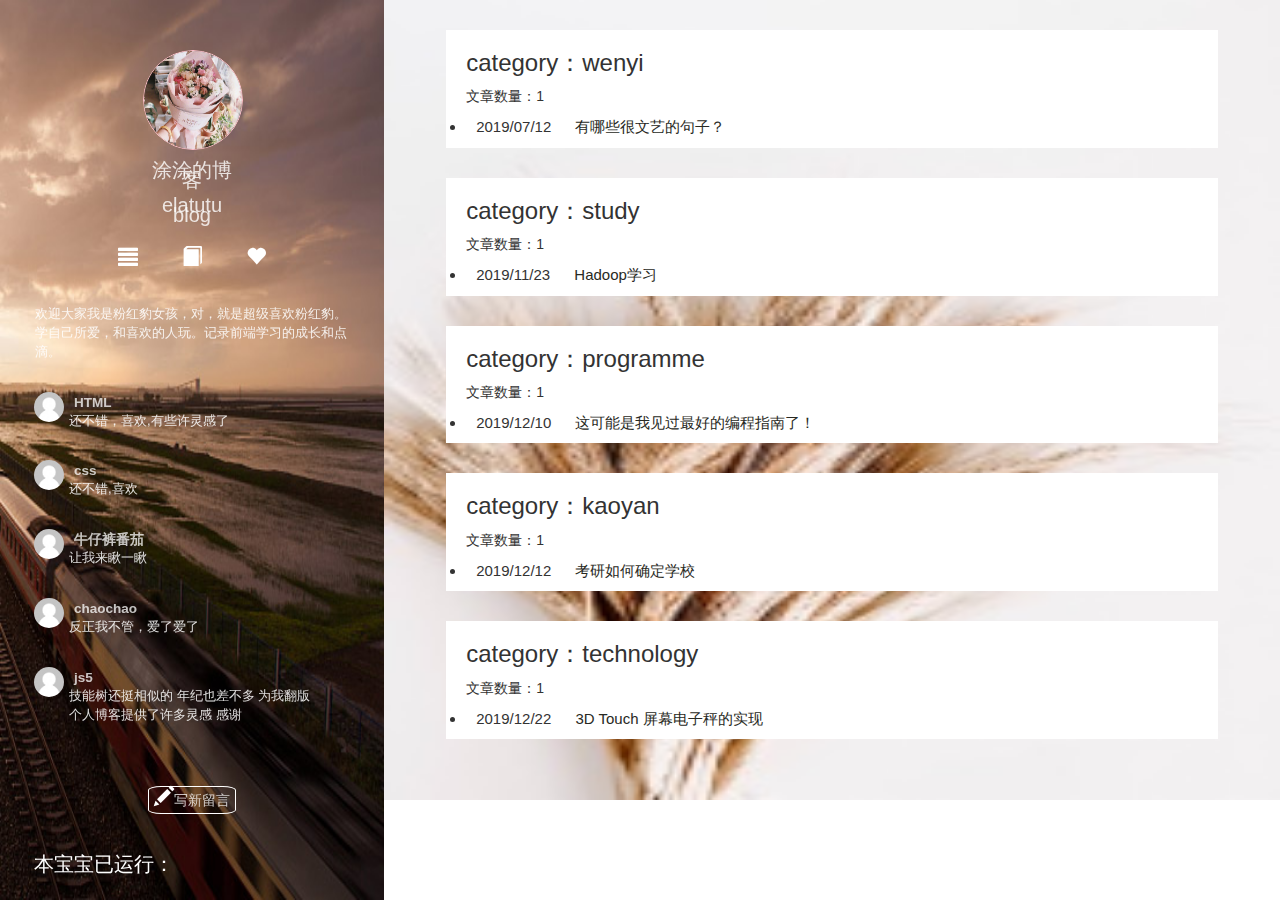
==== fenlei.html @ 40a8bb29 "init blog" ====
<!DOCTYPE html>
<html>
<head>
	<meta charset="utf-8">
	<title>elatutu's blog</title>

<script type="text/javascript" src="/public/lib/jQuery/jquery-1.12.4.js"></script>
<script type="text/javascript" src="/public/lib/bootstrap-3.3.7-dist/js/bootstrap.min.js"></script>
<link rel="stylesheet" type="text/css" href="/public/lib/bootstrap-3.3.7-dist/css/bootstrap.min.css">
<link rel="stylesheet" type="text/css" href="/public/css/index.css">
<link rel="stylesheet" media="screen and (min-width:1100px)" href="/public/css/pc.css">
<link rel="stylesheet" media="screen and (min-width:640px)" href="/public/css/ipad.css">
<link rel="stylesheet" media="screen and (max-width:639px)" href="/public/css/iphone.css">
<style type="text/css">
	.fenlei-right {
		background: url('/public/images/hpic746_s.jpg') no-repeat;
		background-size: 100% 100%;
		height: 800px;
	}
	.fenlei-div {
		/*padding: 30px;*/
	}
	.fenlei-content {
		/*border: 1px solid pink;*/
		background-color: #FFF;
		padding-left: 20px;

	}
	.fenlei-content li {
		font-size: 15px;
		padding-left: 10px;
	}
	.fenlei-content a {
		color: #282923;
	}
</style>
</head>
<body>
	<div id="bg_img1"></div>
	<div id="bg_img2"></div>
	<div id="bg_img3"></div>
	<div id="wrap">
		<!-- 左 -->

		<div class="left" id="box">

				<div class="box">
					<div class="row box1" >
						<!-- 头像描述 -->
						<div class="col-md-12 div1">
							<div class="col-md-4"></div>
							<div class="col-md-4">
								<div class="tu"  >
								<img id="img1" src="/public/images/touxiang.jpg" style="width: 100px;height: 100px;border: 1px solid pink; border-radius: 50%">
								</div>
								<h1>涂涂的博客</h1>
								<h1>elatutu blog</h1>	
							</div>	
							<div class="col-md-4"></div>			
						</div>
						<!-- 头像描述结束 -->
						<!-- 导航栏开始 -->
						<div class="col-md-12 div2">
							<div class="col-md-3"></div>
							<!-- 主页标签 -->
							<div class="col-md-2 div2_1">
								<a class="aa" href="index.html" ><span class="glyphicon glyphicon-align-justify"></span><p>首页</p></a>
							</div>
							<!-- 主页标签结束 -->
							<!--  分类标签-->
							<div class="col-md-2 div2_1">
								<a class="aa" href="fenlei.html"><span class="glyphicon glyphicon-book"></span><p>分类</p></a>
								

							</div>
							<!-- 分类标签结束 -->
							<!--  -->
							<div class="col-md-2 div2_1">
								<a class="aa" href="#"><span id="sp1" class="glyphicon glyphicon-heart"onclick="get()"></span><p>点赞</p></a>
							</div>
		
							<div class="col-md-3"></div>	
						</div>
						<!-- 导航栏结束 -->
						<!-- 介绍语 -->
						<div class="col-md-12 div3">
							<p class="p">欢迎大家我是粉红豹女孩，对，就是超级喜欢粉红豹。学自己所爱，和喜欢的人玩。记录前端学习的成长和点滴。</p>
						</div>
						<!-- 介绍语结束 -->
						
					</div>

					<!-- 评论 -->
					<div class="row box2">
						<div class="col-md-1"></div>
						<div class="col-md-1">
							<img src="/public/images/pinglun.png" style="width: 30px;height: 30px; border-radius: 50%">
						</div>
						<div class="col-md-8">
							<h4>HTML</h4>
							<p class="p">还不错，喜欢,有些许灵感了</p>
						</div>
						<div class="col-md-1"></div>	
					</div>

					<div class="row box2">
						<div class="col-md-1"></div>
						<div class="col-md-1">
							<img src="/public/images/pinglun.png" style="width: 30px;height: 30px; border-radius: 50%">
						</div>
						<div class="col-md-8">
							<h4>css</h4>
							<p class="p">还不错,喜欢</p>
						</div>
						<div class="col-md-1"></div>	
					</div>
					<div class="row box2">
						<div class="col-md-1"></div>
						<div class="col-md-1">
							<img src="/public/images/pinglun.png" style="width: 30px;height: 30px; border-radius: 50%">
						</div>
						<div class="col-md-8">
							<h4>牛仔裤番茄</h4>
							<p class="p">让我来瞅一瞅</p>
						</div>
						<div class="col-md-1"></div>	
					</div>
					<div class="row box2">
						<div class="col-md-1"></div>
						<div class="col-md-1">
							<img src="/public/images/pinglun.png" style="width: 30px;height: 30px; border-radius: 50%">
						</div>
						<div class="col-md-8">
							<h4>chaochao</h4>
							<p class="p">反正我不管，爱了爱了</p>
						</div>
						<div class="col-md-1"></div>	
					</div>
					<div class="row box2">
						<div class="col-md-1"></div>
						<div class="col-md-1">
							<img src="/public/images/pinglun.png" style="width: 30px;height: 30px; border-radius: 50%">
						</div>
						<div class="col-md-8">
							<h4>js5</h4>
							<p class="p">技能树还挺相似的 年纪也差不多 为我翻版个人博客提供了许多灵感 感谢</p>
						</div>
						<div class="col-md-1"></div>	
					</div>

					<!-- 查看留言开始-->
					<div class="row box3">
						<div class="col-md-12">
								<!-- <a id="a1" href=""><span class="glyphicon glyphicon-menu-hamburger span1" style=""></span><p id="p1">查看更多</p></a> -->
								<a id="a1" href="talk.html"><span class="glyphicon glyphicon-pencil span1" style=""></span><p id="p1">写新留言</p></a>
						</div>
						<!-- <div class="col-md-6"></div> -->
					</div>
					<!-- 查看留言结束 -->
					<div class="row box7">
						<div class="col-md-1"></div>
						<div class="col-md-11">
							<p>本宝宝已运行：</p><span id="htmer_time"></span>
							<!-- <label>本宝宝已运行:</label><label id="year">0</label><label>年</label><label id="month">0</label><label>月</label><label id="day">0</label><label>日</label> -->
						</div>
						<!-- <div class="col-md-1"></div> -->
					</div>
				</div>	<!-- 评论语结束 -->
			
		</div>
		
		<!-- 右 -->
		<div class="right fenlei-right">
		
			
	<div class="row fenlei-div">
				<div class="col-md-1"></div>
				<div class="col-md-10 fenlei-content">
					<h3>category：wenyi</h3>
					<p>文章数量：1</p>
					<ul class="arc-list">
					
					<li>2019/07/12  <a style="margin-left: 20px;" href="/wenyi/2019/07/12/wenyi.html">有哪些很文艺的句子？</a></li>
					
					</ul>		
				</div>
				<div class="col-md-1"></div>
	</div>

	<div class="row fenlei-div">
				<div class="col-md-1"></div>
				<div class="col-md-10 fenlei-content">
					<h3>category：study</h3>
					<p>文章数量：1</p>
					<ul class="arc-list">
					
					<li>2019/11/23  <a style="margin-left: 20px;" href="/study/2019/11/23/web.html">Hadoop学习</a></li>
					
					</ul>		
				</div>
				<div class="col-md-1"></div>
	</div>

	<div class="row fenlei-div">
				<div class="col-md-1"></div>
				<div class="col-md-10 fenlei-content">
					<h3>category：programme</h3>
					<p>文章数量：1</p>
					<ul class="arc-list">
					
					<li>2019/12/10  <a style="margin-left: 20px;" href="/programme/2019/12/10/bianchen.html">这可能是我见过最好的编程指南了！</a></li>
					
					</ul>		
				</div>
				<div class="col-md-1"></div>
	</div>

	<div class="row fenlei-div">
				<div class="col-md-1"></div>
				<div class="col-md-10 fenlei-content">
					<h3>category：kaoyan</h3>
					<p>文章数量：1</p>
					<ul class="arc-list">
					
					<li>2019/12/12  <a style="margin-left: 20px;" href="/kaoyan/2019/12/12/kaoyan.html">考研如何确定学校</a></li>
					
					</ul>		
				</div>
				<div class="col-md-1"></div>
	</div>

	<div class="row fenlei-div">
				<div class="col-md-1"></div>
				<div class="col-md-10 fenlei-content">
					<h3>category：technology</h3>
					<p>文章数量：1</p>
					<ul class="arc-list">
					
					<li>2019/12/22  <a style="margin-left: 20px;" href="/technology/2019/12/22/dianzicheng.html">3D Touch 屏幕电子秤的实现</a></li>
					
					</ul>		
				</div>
				<div class="col-md-1"></div>
	</div>




		</div>

	</div>

	
	<script type="text/javascript">
			var left = document.getElementsByClassName('left');
			var timer;

			left[0].onmousemove = function (e) {
			var y = e.clientY;
			console.dir(y);	
			var h = document.documentElement.clientHeight;
			var hi = h/2;
			var _t = this;
			clearInterval(timer);
			if(y < hi) {
				//向上走
				
				timer = setInterval(function(){
					_t.scrollTop -= 1;
				},20);
			} else {
			//向下走
				timer = setInterval(function(){
					_t.scrollTop += 1;
				},20);
			 }
			console.dir(hi);
			console.dir(h);
			}	
			

			left[0].onmouseleave = function (e) {
				clearInterval(timer)
			}


	</script>
	<script type="text/javascript" src="/public/js/index.js"></script>
</body>
</html>
---- public/css/index.css ----
* {
	padding: 0;
	margin: 0;
}
#wrap {
	width:100%;
	margin: 0 auto;

}
			

.left{
		margin: 0 auto;
		width: 30%;
		height: 100%;
		float: left;
		background-attachment:fixed;
		overflow: hidden;
		position: fixed;

	}


.box {
	
		height: 900px;

}
.active{
		margin: 0 auto;
		width: 30%;
		height: 100%;
		float: left;
		background-color:#645F5B;
		background: url('../images/bck7.png') no-repeat;
		background-attachment:fixed;
		background-opacity:1;
		background-size: 100% 100%;	
		position: fixed;
}
.aa {
	line-height: 30px;
}

.aa p {
	display: none;
}
a:hover {
	box-shadow: none;
}
.aa:hover  p {
	display: inline-block;
}
.aa span {
	size: 20px;
}
.aa:hover span {
	box-shadow: none;
	background-opacity:0.1;
	/*background:#FFF;*/
	/*opacity: 0.1;*/
}
.div2_1:hover {
	box-shadow: none;

}
#box a {
	color: #FFF;
}
#box a :hover {
	/*background-color: #C5C5C5;*/
}

.pp {
	font-size: 0.5em;
	color:#FFF;
}

.right{
		margin: 0 auto;
		width: 70%;
		/*height: 600px;*/
		float: right;
		overflow: hidden;
		background-color: #FAFBFF;
	}
.div1 {
	margin-top: 50px;
	text-align: center;
	padding: 0 auto;
}

.div2 {
	height: 60px;
	margin-top: 15px;
	/*line-height: 20px;*/
	padding: 0 auto;
	text-align: center;
}
.tu{
	padding: 0 auto;
	overflow: hidden;
	width: 100px;
	height: 100px;
	border-radius: 50%;

}
.tu img{
	transition: all 1s;
}
.tu img:hover {
	transform: scale(1.2);
}
#img1 {
	margin-bottom: 15px;
}
h1 {
	line-height: 50%;
	display: block;
    font-size: 2rem;
    margin-top: .75em;
    color: rgba(255,255,255,0.8);
}

.div3 {

	padding-right: 50px;
	padding-left: 50px;
	margin-top: 0px;
	/*line-height: 50px;*/
	/*text-align: center;*/
/*	padding:50px;*/
}

.box2 {
	margin-top:20px;
}
h4 {
	display: inline;
    color: rgba(255,255,255,0.75);
    padding-left: 5px;
    font-weight: bold;
    font-size: 1.35rem;
	line-height: 10px;
	margin-top: 5px;
	margin-bottom: 2px;
}
.p {
	/*margin-top: 20px;*/
	font-size: 1.3rem;
    line-height: 1.45;
    /*padding-left: 39px;*/
    color: rgba(255,255,255,0.85);
}
.span1 {
	display: inline-block;
}
#p1 {
	display: inline-block;
	 color: rgba(255,255,255,0.75);
}
.box3 {
	text-align: center;
	margin-top: 50px;
	
}
.box3 a {
	border: 1px solid #FFF;
	margin: 30px;
	padding: 5px;
	border-radius: 15%;
}
.box4 a {
	text-decoration: none;
	color:#333333;
}
h2 {
	padding-bottom: 0;
	line-height: 20px;
}
.box4 p {
	margin-top: 0;
	/*display: inline-block;*/
	display: block;
    margin-block-start: 1em;
    margin-block-end: 1em;
    margin-inline-start: 0px;
    margin-inline-end: 0px;
    font-size: 1.85rem;
    line-height: 1.625;
    letter-spacing: .35px;
    margin-bottom: 1em;
    color: #555;
    margin-bottom: 0;
    padding-bottom: 10px;
}
.box4 span{
	/*margin-top: 0;*/
	padding-top: 0;
	color: #B5B5B7;
	font-size: 1.4rem;
	font: inherit;
    font-style: inherit;
    font-variant-ligatures: inherit;
    font-variant-caps: inherit;
    font-variant-numeric: inherit;
    font-variant-east-asian: inherit;
    font-weight: inherit;
    font-stretch: inherit;
    font-size: 100%;
    line-height: inherit;
    font-family: inherit;
}
.div_2 {
	margin-top: 50px;
	box-shadow: 0 0 
	/*position: relative;*/
}
.box5 {
	margin-top: 20px;

	overflow: hidden;
	width: 250px;
	height: 150px;
	padding: 0;
	box-shadow:0 2px 5px rgba(0,0,25,0.1), 0 5px 75px 1px rgba(0,0,50,0.2);
	transition: box-shadow 1s ease-out;
    transition-property: box-shadow;
    transition-duration: 1s;
    transition-timing-function: ease-out;
    transition-delay: 2s;
    transition-delay: 2s;

	/*margin-top: 30px;*/
}
.box5 img{
	width: 250px;
	height: 150px;
	transition: all 1s; 
	
}
.box5 img:hover {
	transform: scale(1.2);
}
.div_3 {
	margin-bottom: 50px;
	margin-top: 50px;
} 
.box6 {
	border: 1px solid #ABB1BA;
	box-shadow: 2px 2px 1px #ABB1BA;

}
.box6 a{
	text-decoration: none;
	color: #333333;
	font-size:20px;
}

.box7 {
	margin-top: 30px;
	margin-bottom: 50px;
}
.box7 p,span{
	color: #FFF;
	font-size: 20px;
}
.box7 p,span{
	display:inline-block;
}
.box8 {
	text-align: center;
	color: pink;
}
.fenlei-div {
	/*border: 1px solid #EBEDEF;*/
	margin-top: 30px;
}

@import url("https://fonts.googleapis.com/css?family=Lobster");
.box8 p {
    display: inline;
    font-family: "Lobster";
    text-align: center;
    font-size: 30px;
    line-height: 40px;
    /*color: #fff;*/
    position: absolute;
    cursor: pointer;
    animation: changeColor 3s linear infinite alternate;


    &:hover {
        color: #fff;
    }

}
.pink:hover {
    animation: pink 1.5s ease-in-out infinite alternate;
}
@keyframes pink {
    to {
        text-shadow: 0 0 10px #fff, 0 0 20px #fff, 0 0 30px #fff,
            0 0 40px #ff5722, 0 0 70px #ff5722, 0 0 80px #ff5722,
            0 0 100px #ff5722, 0 0 150px #ff5722;
    }
    from {
        filter: brightness(110%);
        text-shadow: 0 0 5px #fff, 0 0 10px #fff, 0 0 15px #fff,
            0 0 20px #ff5722, 0 0 35px #ff5722, 0 0 40px #ff5722,
            0 0 50px #ff5722, 0 0 75px #ff5722;
    }
}
@keyframes changeColor {
    0% {
        text-shadow: -6px 4px 0px #e91e63;
    }
    10% {
        text-shadow: 4px -6px 0px #00ff0a;
    }
    20% {
        text-shadow: -9px 4px 0px #0b3cff;
    }
    30% {
        text-shadow: 4px -6px 0px #ffe926;
    }
    40% {
        text-shadow: -8px 4px 0px #f19000;
    }
    50% {
        text-shadow: 4px 5px 0px #e9a48b;
    }
    60% {
        text-shadow: -6px 4px 0px #e9eced;
    }
    70% {
        text-shadow: 4px 7px 0px #e028ff;
    }
    80% {
        text-shadow: -9px -4px 0px #5af4e5;
    }
}

#bg_img1{
	position: absolute;
	position: fixed;
	width: 30%;
	height: 100%;
	background: url(../images/bck7.png) no-repeat;
	background-size: 100% 100%;
	
}
#bg_img2{
	position: absolute;
	position: fixed;
	display: none;
	width: 30%;
	height: 100%;
	background: url(../images/back8.png) no-repeat;
	background-size: 100% 100%;
}
#bg_img3{
	position: absolute;
	position: fixed;
	display: none;
	width: 30%;
	height: 100%;
	background: url(../images/back5.png) no-repeat;
	background-size: 100% 100%;
}
---- public/css/pc.css ----
@media screen and (max-width:1100px){
	#wrap{
		width:1100px;
	}
	.left{
		width: 30%;
		float: left;

	}
	.right{
		width: 70%;
		float: right;

	}


}
---- public/css/ipad.css ----
@media screen and (min-width:640px) and (max-width:999px) {
	#wrap{
		width:640px;
		 margin: 0 auto;

	}
	.left{
		width: 100%;
		float: left;
	}
	.right{
		width: 100%;
		float: left;
	}

}
---- public/css/iphone.css ----
@media screen and (max-width:639px){
	#wrap{
		width:400px;
		 margin: 0 auto;

	}
	.left{
		width: 100%;
		float: left;
	}
	.right{
		width: 100%;
		float: left;
	}

}
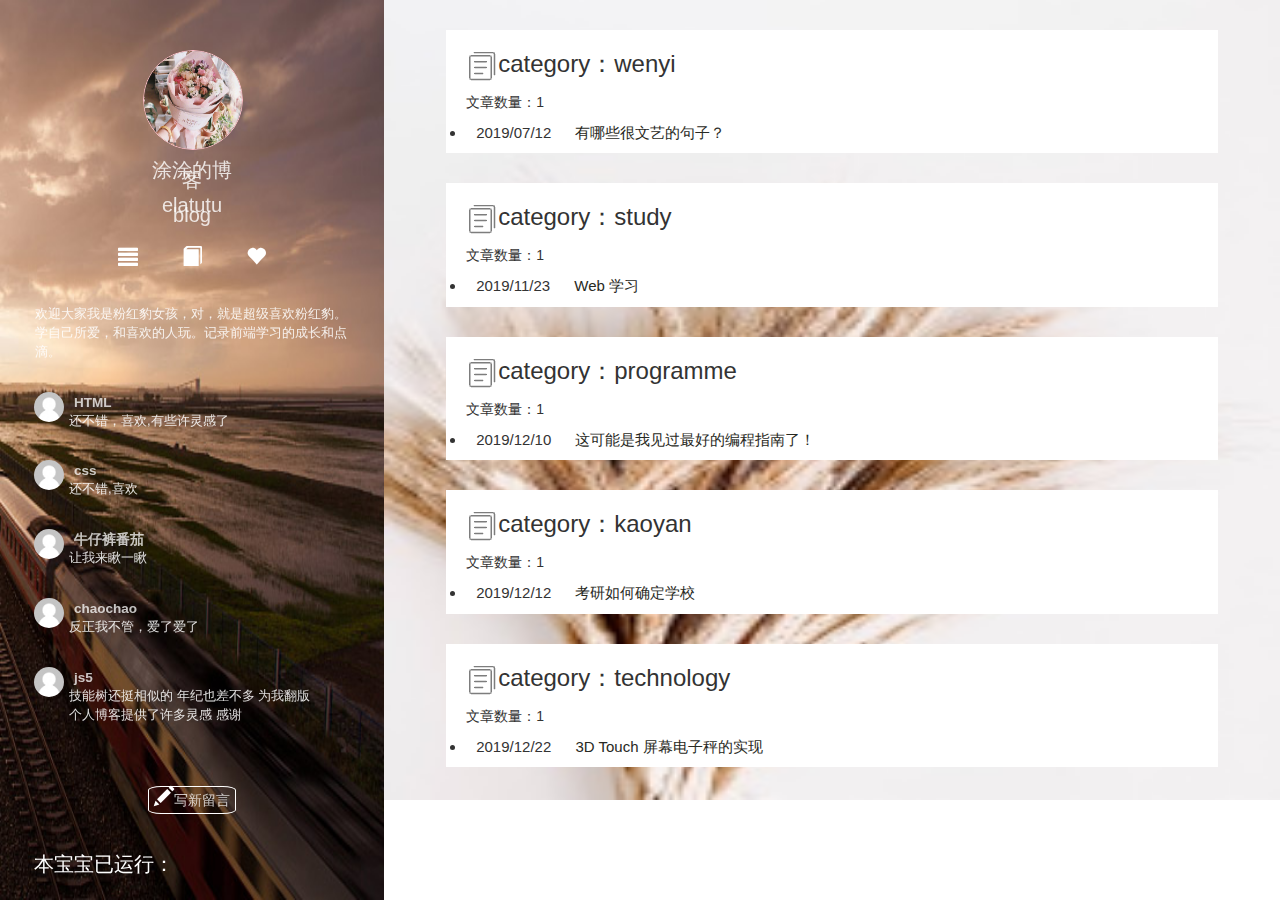
==== commit ab9f5039: "add second" ====
--- a/fenlei.html
+++ b/fenlei.html
@@ -176,7 +176,7 @@
 	<div class="row fenlei-div">
 				<div class="col-md-1"></div>
 				<div class="col-md-10 fenlei-content">
-					<h3>category：wenyi</h3>
+					<h3><img src="/public/images/wenzhang.png">category：wenyi</h3>
 					<p>文章数量：1</p>
 					<ul class="arc-list">
 					
@@ -190,21 +190,21 @@
 	<div class="row fenlei-div">
 				<div class="col-md-1"></div>
 				<div class="col-md-10 fenlei-content">
-					<h3>category：study</h3>
-					<p>文章数量：1</p>
-					<ul class="arc-list">
-					
-					<li>2019/11/23  <a style="margin-left: 20px;" href="/study/2019/11/23/web.html">Hadoop学习</a></li>
-					
-					</ul>		
-				</div>
-				<div class="col-md-1"></div>
-	</div>
-
-	<div class="row fenlei-div">
-				<div class="col-md-1"></div>
-				<div class="col-md-10 fenlei-content">
-					<h3>category：programme</h3>
+					<h3><img src="/public/images/wenzhang.png">category：study</h3>
+					<p>文章数量：1</p>
+					<ul class="arc-list">
+					
+					<li>2019/11/23  <a style="margin-left: 20px;" href="/study/2019/11/23/web.html">Web 学习</a></li>
+					
+					</ul>		
+				</div>
+				<div class="col-md-1"></div>
+	</div>
+
+	<div class="row fenlei-div">
+				<div class="col-md-1"></div>
+				<div class="col-md-10 fenlei-content">
+					<h3><img src="/public/images/wenzhang.png">category：programme</h3>
 					<p>文章数量：1</p>
 					<ul class="arc-list">
 					
@@ -218,7 +218,7 @@
 	<div class="row fenlei-div">
 				<div class="col-md-1"></div>
 				<div class="col-md-10 fenlei-content">
-					<h3>category：kaoyan</h3>
+					<h3><img src="/public/images/wenzhang.png">category：kaoyan</h3>
 					<p>文章数量：1</p>
 					<ul class="arc-list">
 					
@@ -232,7 +232,7 @@
 	<div class="row fenlei-div">
 				<div class="col-md-1"></div>
 				<div class="col-md-10 fenlei-content">
-					<h3>category：technology</h3>
+					<h3><img src="/public/images/wenzhang.png">category：technology</h3>
 					<p>文章数量：1</p>
 					<ul class="arc-list">
 					
--- a/public/css/index.css
+++ b/public/css/index.css
@@ -346,7 +346,7 @@
 	position: fixed;
 	width: 30%;
 	height: 100%;
-	background: url(../images/bck7.png) no-repeat;
+	background: url(/public/images/bck7.png) no-repeat;
 	background-size: 100% 100%;
 	
 }
@@ -356,7 +356,7 @@
 	display: none;
 	width: 30%;
 	height: 100%;
-	background: url(../images/back8.png) no-repeat;
+	background: url(/public/images/back8.png) no-repeat;
 	background-size: 100% 100%;
 }
 #bg_img3{
@@ -365,7 +365,7 @@
 	display: none;
 	width: 30%;
 	height: 100%;
-	background: url(../images/back5.png) no-repeat;
+	background: url(/public/images/back5.png) no-repeat;
 	background-size: 100% 100%;
 }
 
